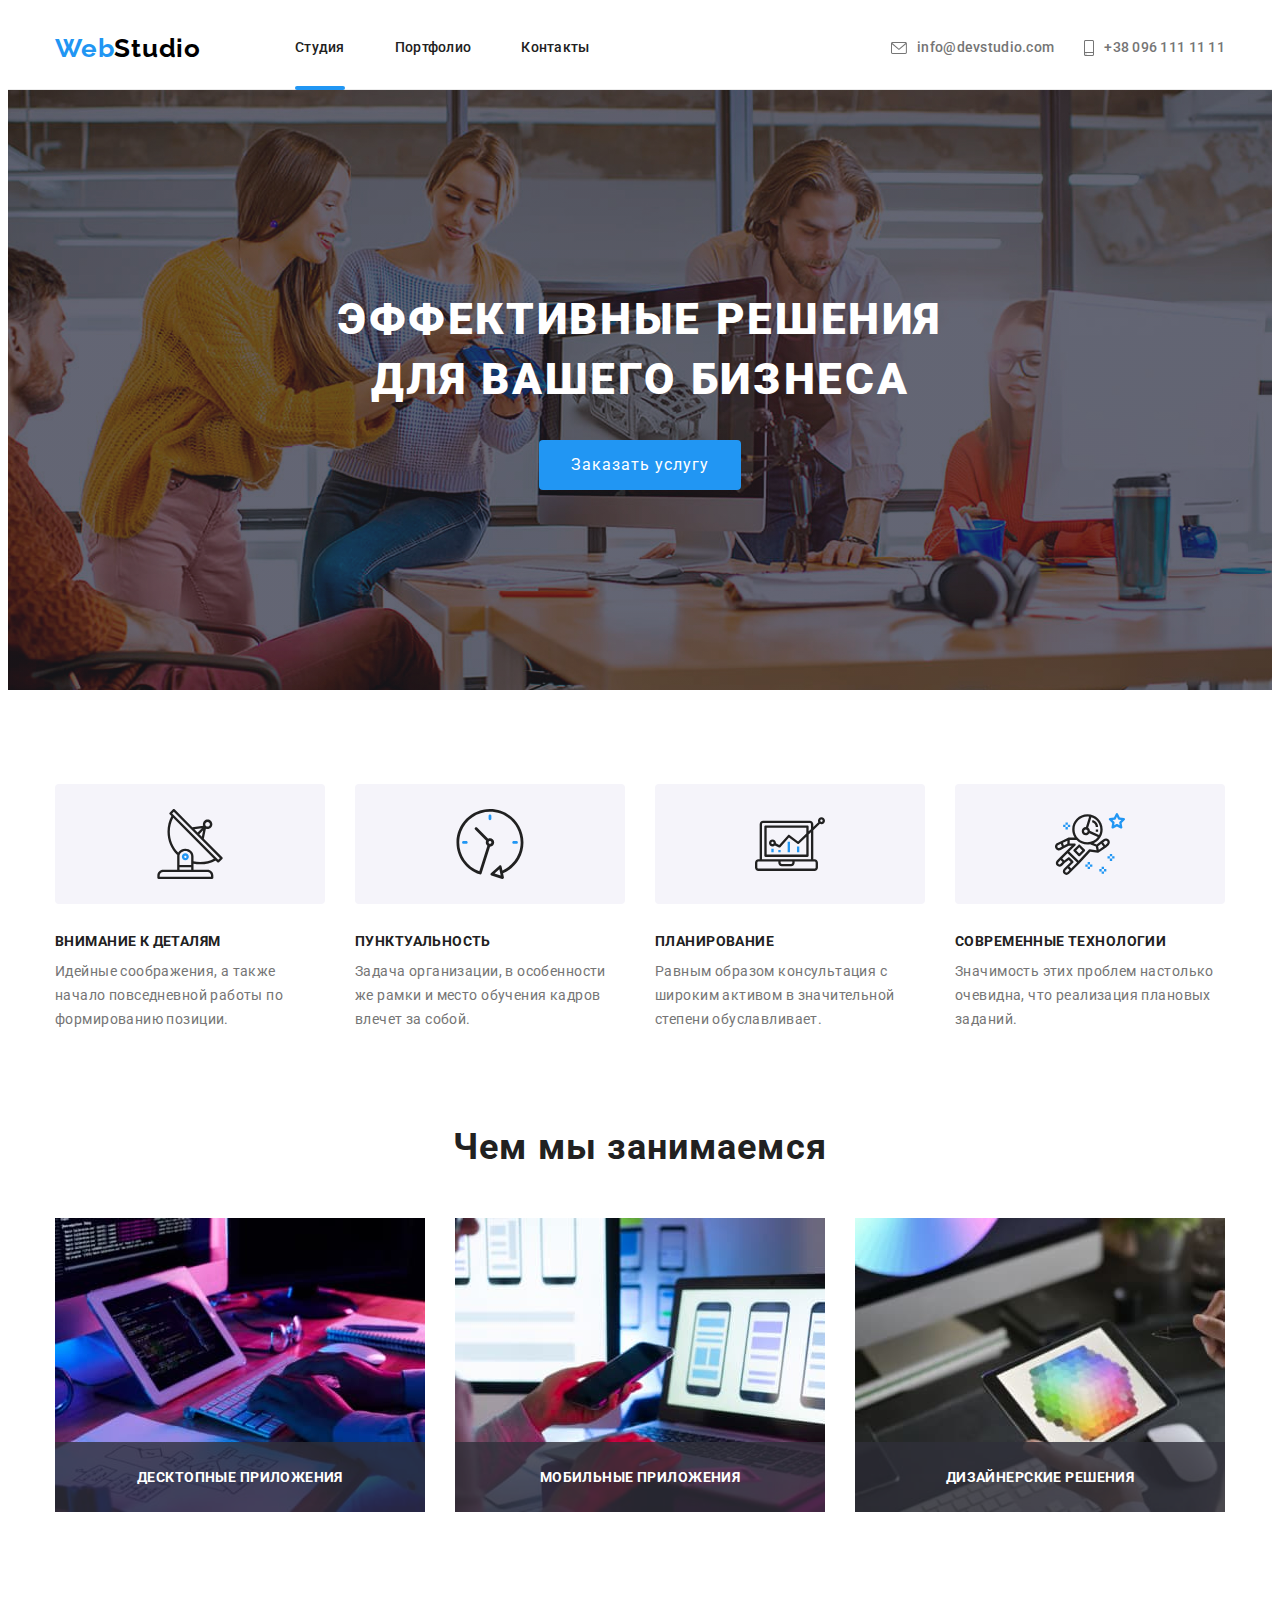
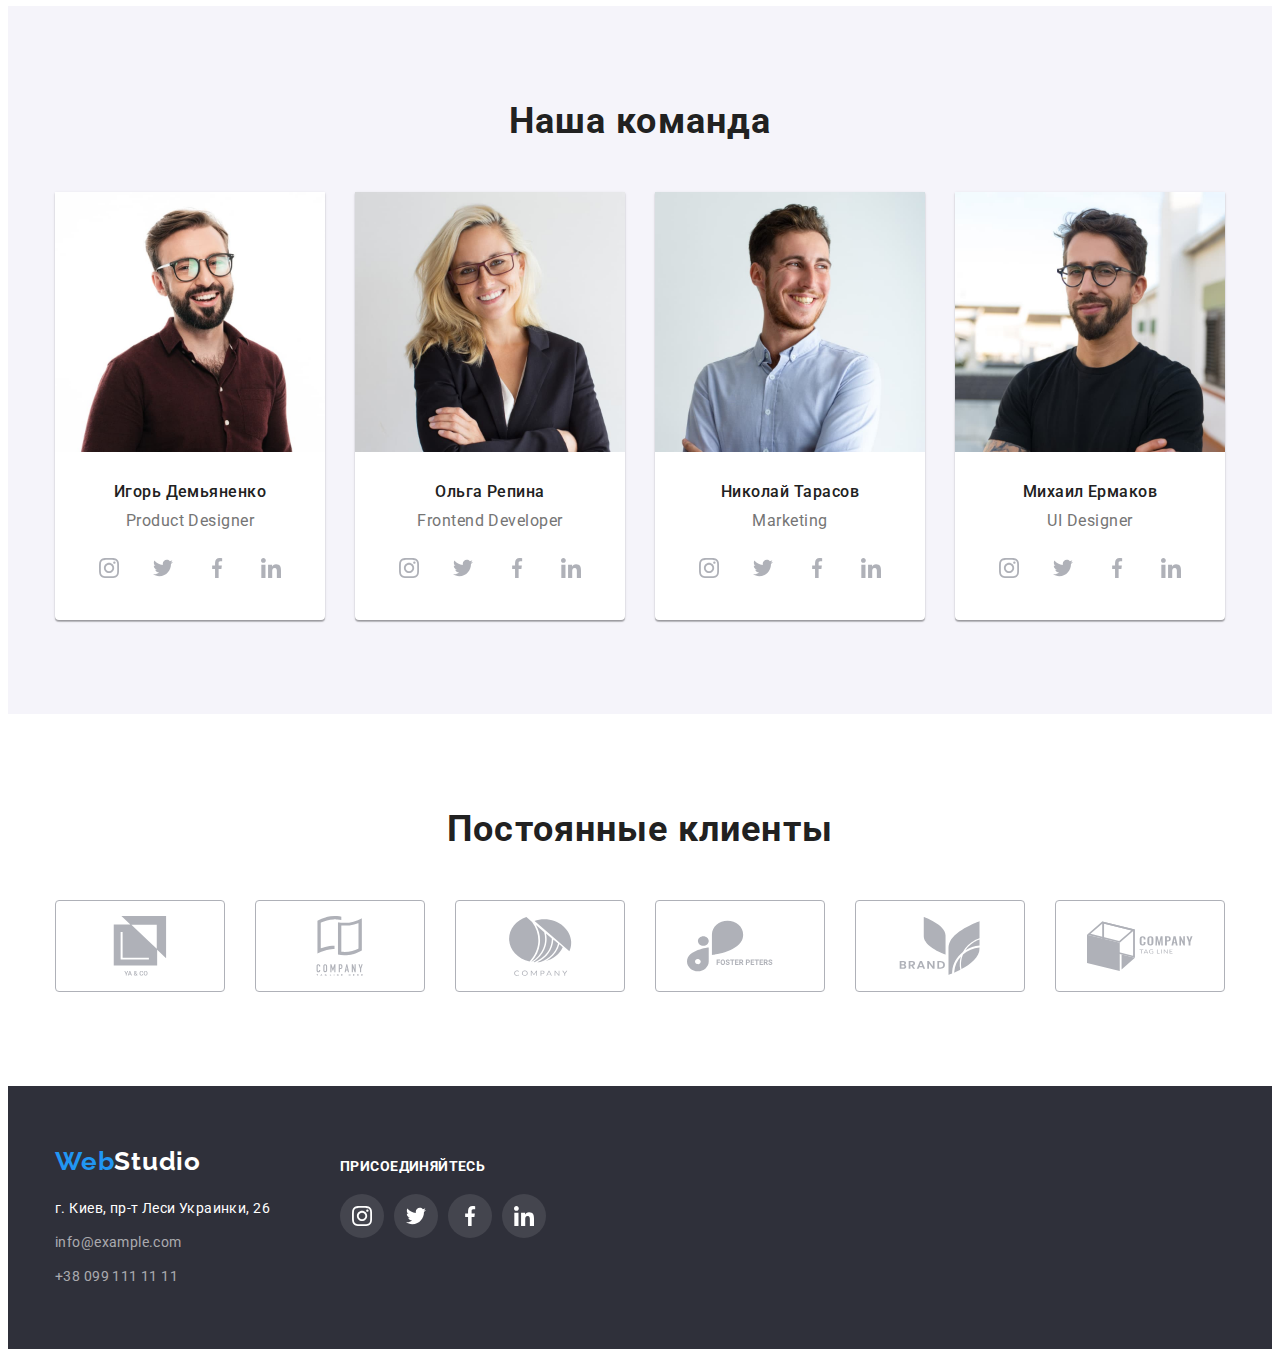
==== index.html @ 66a1ebbd "homework-6" ====
<!DOCTYPE html>
<html lang="ru">
<head>
    <meta charset="UTF-8">
    <meta http-equiv="X-UA-Compatible" content="IE=edge">
    <meta name="viewport" content="width=device-width, initial-scale=1.0">
    <title>WebStudio</title>
    <link rel="stylesheet" href="https://cdnjs.cloudflare.com/ajax/libs/modern-normalize/1.1.0/modern-normalize.min.css"
        integrity="sha512-wpPYUAdjBVSE4KJnH1VR1HeZfpl1ub8YT/NKx4PuQ5NmX2tKuGu6U/JRp5y+Y8XG2tV+wKQpNHVUX03MfMFn9Q=="
        crossorigin="anonymous" referrerpolicy="no-referrer" />
    <link rel="preconnect" href="https://fonts.googleapis.com">
    <link rel="preconnect" href="https://fonts.gstatic.com" crossorigin>
    <link href="https://fonts.googleapis.com/css2?family=Raleway:wght@700&family=Roboto:wght@400;500;700;900&display=swap"
        rel="stylesheet">
    <link rel="stylesheet" href="./css/styles.css">
</head>
<body>

    <header class="header">
        <div class="container header-container">
            <a href="./index.html" class="header-logo"><span class="header-logo-web">Web</span>Studio</a>
            <nav class="header-nav">
                <ul class="header-nav-list list">
                    <li class="header-nav-item"><a class="header-nav-link link-line" href="./index.html">Студия</a></li>
                    <li class="header-nav-item"><a class="header-nav-link" href="./portfolio.html">Портфолио</a></li>
                    <li class="header-nav-item"><a class="header-nav-link" href="">Контакты</a></li>
                </ul>
            </nav>
            <div class="header-contacts">
            <a class="header-contacts-link-mail" href="mailto:info@devstudio.com">
                <svg class="icon-mail" width="16" height="12">
                    <use href="./images/symbol-defs.svg#icon-mail"></use>
                </svg>
                info@devstudio.com
            </a>
            <a class="header-contacts-link-tel" href="tel:+380961111111">
                <svg class="icon-tel" width="10" height="16">
                    <use href="./images/symbol-defs.svg#icon-tel"></use>
                </svg>
                +38 096 111 11 11
            </a>
            </div>
        </div>
    </header>

    <main class="hero">
            <section class="main-section">
                <div class="container">
                    <h1 class="main-section-description">Эффективные решения<br>для вашего бизнеса</h1>
                    <button type="button" class="main-section-button" data-modal-open>Заказать услугу</button>
                </div>
            </section>
        
            <section class="about-us-section">
                <div class="container">
                    <ul class="about-us-list list">
                        <li class="about-us-container">
                            <div class="about-us-bg">
                                <svg class="icon-antenna" width="70px" height="70px">
                                    <use href="./images/symbol-defs.svg#icon-antenna"></use>
                                </svg>
                            </div>
                            <h3 class="about-us-header">Внимание к деталям</h3>
                            <p class="about-us-description">Идейные соображения, а также <br> начало повседневной работы по <br> формированию позиции.</p>
                        </li>
                        <li class="about-us-container icon-clock">
                            <div class="about-us-bg">
                                <svg class="icon-clock" width="70px" height="70px">
                                    <use href="./images/symbol-defs.svg#icon-clock"></use>
                                </svg>
                            </div>
                            <h3 class="about-us-header">Пунктуальность</h3>
                            <p class="about-us-description">Задача организации, в особенности <br> же рамки и место обучения кадров <br> влечет за собой.</p>
                        </li>
                        <li class="about-us-container icon-diagram">
                            <div class="about-us-bg">
                                <svg class="icon-diagram" width="70px" height="70px">
                                    <use href="./images/symbol-defs.svg#icon-diagram"></use>
                                </svg>
                            </div>
                            <h3 class="about-us-header">Планирование</h3>
                            <p class="about-us-description">Равным образом консультация с <br> широким активом в значительной <br> степени обуславливает.</p>
                        </li>
                        <li class="about-us-container icon-astronaut">
                            <div class="about-us-bg">
                                <svg class="icon-astronaut" width="70px" height="70px">
                                    <use href="./images/symbol-defs.svg#icon-astronaut"></use>
                                </svg>
                            </div>
                            <h3 class="about-us-header">Современные технологии</h3>
                            <p class="about-us-description">Значимость этих проблем настолько <br> очевидна, что реализация плановых <br> заданий.</p>
                        </li>
                    </ul>
                </div>
            </section>
        
            <section class="what-we-do-section">
                <div class="container">
                    <h2 class="what-we-do-header">Чем мы занимаемся</h2>
                    <ul class="what-we-do-list list">
                        <li class="what-we-do-img">
                            <img
                            src="./images/image-1.jpg"
                            alt="кодирование"
                            width="370"
                            height="294"
                            />
                            <div class="img-bg">
                                <p class="img-description">Десктопные приложения</p>
                            </div>
                        </li>
                        <li class="what-we-do-img">
                            <img src="./images/image-2.jpg"
                            alt="разработка интерфейса"
                            width="370"
                            height="294"
                            />
                            <div class="img-bg">
                                <p class="img-description">Мобильные приложения</p>
                            </div>
                        </li>
                        <li class="what-we-do-img">
                            <img
                            src="./images/image-3.jpg"
                            alt="дизайн"
                            width="370"
                            height="294"
                            />
                            <div class="img-bg">
                                <p class="img-description">Дизайнерские решения</p>
                            </div>
                        </li>
                    </ul>
                </div>
            </section>
        
            <section class="team-section">
                <div class="container">
                    <h2 class="team-header">Наша команда</h2>
                    <ul class="team-list list">
                        <li class="team-member-card">
                            <img
                            src="./images/image-team-1.jpg"
                            alt="Игорь Демьяненко"
                            width="270"
                            height="260"
                            />
                            <div class="team-member-name-card">
                                <h3 class="team-member-name">Игорь Демьяненко</h3>
                                <p class="team-member-position">Product Designer</p>
                            </div>
                            <div class="team-member-social">
                                <ul class="social-list list">
                                    <li class="social-item">
                                        <a class="social-link-bg" href="">
                                        <svg class="icon-insta" width="20" height="20">
                                            <use href="./images/symbol-defs.svg#icon-insta"></use>
                                        </svg>
                                        </a>
                                    </li>
                                    <li class="social-item">
                                        <a class="social-link-bg" href="">
                                        <svg class="icon-twitter" width="20" height="20">
                                            <use href="./images/symbol-defs.svg#icon-twitter"></use>
                                        </svg>
                                        </a>
                                    </li>
                                    <li class="social-item">
                                        <a class="social-link-bg" href="">
                                        <svg class="icon-facebook" width="20" height="20">
                                            <use href="./images/symbol-defs.svg#icon-facebook"></use>
                                        </svg>
                                        </a>
                                    </li>
                                    <li class="social-item">
                                        <a class="social-link-bg" href="">
                                        <svg class="icon-linkedin" width="20" height="20">
                                            <use href="./images/symbol-defs.svg#icon-linkedin"></use>
                                        </svg>
                                        </a>
                                    </li>
                                </ul>
                            </div>
                        </li>
                        <li class="team-member-card">
                            <img
                            src="./images/image-team-2.jpg"
                            alt="Ольга Репина"
                            width="270"
                            height="260"
                            />
                            <div class="team-member-name-card">
                                <h3 class="team-member-name">Ольга Репина</h3>
                                <p class="team-member-position">Frontend Developer</p>
                            </div>
                            <div class="team-member-social">
                                <ul class="social-list list">
                                    <li class="social-item">
                                        <a class="social-link-bg" href="">
                                            <svg class="icon-insta" width="20" height="20">
                                                <use href="./images/symbol-defs.svg#icon-insta"></use>
                                            </svg>
                                        </a>
                                    </li>
                                    <li class="social-item">
                                        <a class="social-link-bg" href="">
                                            <svg class="icon-twitter" width="20" height="20">
                                                <use href="./images/symbol-defs.svg#icon-twitter"></use>
                                            </svg>
                                        </a>
                                    </li>
                                    <li class="social-item">
                                        <a class="social-link-bg" href="">
                                            <svg class="icon-facebook" width="20" height="20">
                                                <use href="./images/symbol-defs.svg#icon-facebook"></use>
                                            </svg>
                                        </a>
                                    </li>
                                    <li class="social-item">
                                        <a class="social-link-bg" href="">
                                            <svg class="icon-linkedin" width="20" height="20">
                                                <use href="./images/symbol-defs.svg#icon-linkedin"></use>
                                            </svg>
                                        </a>
                                    </li>
                                </ul>
                            </div>
                        </li>
                        <li class="team-member-card">
                            <img
                            src="./images/image-team-3.jpg"
                            alt="Николай Тарасов"
                            width="270"
                            height="260"
                            />
                            <div class="team-member-name-card">
                                <h3 class="team-member-name">Николай Тарасов</h3>
                                <p class="team-member-position">Marketing</p>
                            </div>
                            <div class="team-member-social">
                                <ul class="social-list list">
                                    <li class="social-item">
                                        <a class="social-link-bg" href="">
                                            <svg class="icon-insta" width="20" height="20">
                                                <use href="./images/symbol-defs.svg#icon-insta"></use>
                                            </svg>
                                        </a>
                                    </li>
                                    <li class="social-item">
                                        <a class="social-link-bg" href="">
                                            <svg class="icon-twitter" width="20" height="20">
                                                <use href="./images/symbol-defs.svg#icon-twitter"></use>
                                            </svg>
                                        </a>
                                    </li>
                                    <li class="social-item">
                                        <a class="social-link-bg" href="">
                                            <svg class="icon-facebook" width="20" height="20">
                                                <use href="./images/symbol-defs.svg#icon-facebook"></use>
                                            </svg>
                                        </a>
                                    </li>
                                    <li class="social-item">
                                        <a class="social-link-bg" href="">
                                            <svg class="icon-linkedin" width="20" height="20">
                                                <use href="./images/symbol-defs.svg#icon-linkedin"></use>
                                            </svg>
                                        </a>
                                    </li>
                                </ul>
                            </div>
                        </li>
                        <li class="team-member-card">
                            <img
                            src="./images/image-team-4.jpg"
                            alt="Михаил Ермаков"
                            width="270"
                            height="260"
                            />
                            <div class="team-member-name-card">
                                <h3 class="team-member-name">Михаил Ермаков</h3>
                                <p class="team-member-position">UI Designer</p>
                            </div>
                            <div class="team-member-social">
                                <ul class="social-list list">
                                    <li class="social-item">
                                        <a class="social-link-bg" href="">
                                            <svg class="icon-insta" width="20" height="20">
                                                <use href="./images/symbol-defs.svg#icon-insta"></use>
                                            </svg>
                                        </a>
                                    </li>
                                    <li class="social-item">
                                        <a class="social-link-bg" href="">
                                            <svg class="icon-twitter" width="20" height="20">
                                                <use href="./images/symbol-defs.svg#icon-twitter"></use>
                                            </svg>
                                        </a>
                                    </li>
                                    <li class="social-item">
                                        <a class="social-link-bg" href="">
                                            <svg class="icon-facebook" width="20" height="20">
                                                <use href="./images/symbol-defs.svg#icon-facebook"></use>
                                            </svg>
                                        </a>
                                    </li>
                                    <li class="social-item">
                                        <a class="social-link-bg" href="">
                                            <svg class="icon-linkedin" width="20" height="20">
                                                <use href="./images/symbol-defs.svg#icon-linkedin"></use>
                                            </svg>
                                        </a>
                                    </li>
                                </ul>
                            </div>
                        </li>
                    </ul>
                </div>
            </section>

            <section>
                <div class="container clients-container">
                    <h2 class="clients-header">Постоянные клиенты</h2>
                    <div class="clients-section">
                        <ul class="clients-list list">
                            <li class="clients-list-item">
                                <a class="client-link" href="">
                                    <svg class="icon-client" width="106" height="60">
                                        <use href="./images/symbol-defs.svg#icon-client_1"></use>
                                    </svg>
                                </a>
                            </li>
                            <li class="clients-list-item">
                                <a class="client-link" href="">
                                    <svg class="icon-client" width="106" height="60">
                                        <use href="./images/symbol-defs.svg#icon-client_2"></use>
                                    </svg>
                                </a>
                            </li>
                            <li class="clients-list-item">
                                <a class="client-link" href="">
                                    <svg class="icon-client" width="106" height="60">
                                        <use href="./images/symbol-defs.svg#icon-client_3"></use>
                                    </svg>
                                </a>
                            </li>
                            <li class="clients-list-item">
                                <a class="client-link" href="">
                                    <svg class="icon-client" width="106" height="60">
                                        <use href="./images/symbol-defs.svg#icon-client_4"></use>
                                    </svg>
                                </a>
                            </li>
                            <li class="clients-list-item">
                                <a class="client-link" href="">
                                    <svg class="icon-client" width="106" height="60">
                                        <use href="./images/symbol-defs.svg#icon-client_5"></use>
                                    </svg>
                                </a>
                            </li>
                            <li class="clients-list-item">
                                <a class="client-link" href="">
                                    <svg class="icon-client" width="106" height="60">
                                        <use href="./images/symbol-defs.svg#icon-client_6"></use>
                                    </svg>
                                </a>
                            </li>
                        </ul>
                    </div>
                </div>
            </section>
    </main>

    <footer class="footer-section">
        <div class="container footer-info">
            <div class="footer-main-info">
                <div class="footer-logo-all"><a href="./index.html" class="footer-logo"><span class="footer-logo-web">Web</span>Studio</a></div>
                <address class="footer-address">г. Киев, пр-т Леси Украинки, 26</address>
                <div class="footer-contacts">
                    <p class="footer-mail"><a class="footer-contacts-link" href="mailto:info@example.com">info@example.com</a></p>
                    <p class="footer-tel"><a class="footer-contacts-link" href="tel:+380991111111">+38 099 111 11 11</a></p>
                </div>
            </div>
            <div class="footer-social">
                <p class="footer-social-header">присоединяйтесь</p>
                <div class="footer-social-links">
                    <ul class="footer-social-list list">
                        <li class="footer-social-item">
                            <a class="footer-social-link-bg" href="">
                                <svg class="footer-icon-insta" width="20" height="20">
                                    <use href="./images/symbol-defs.svg#icon-insta"></use>
                                </svg>
                            </a>
                        </li>
                        <li class="footer-social-item">
                            <a class="footer-social-link-bg" href="">
                                <svg class="footer-icon-twitter" width="20" height="20">
                                    <use href="./images/symbol-defs.svg#icon-twitter"></use>
                                </svg>
                            </a>
                        </li>
                        <li class="footer-social-item">
                            <a class="footer-social-link-bg" href="">
                                <svg class="footer-icon-facebook" width="20" height="20">
                                    <use href="./images/symbol-defs.svg#icon-facebook"></use>
                                </svg>
                            </a>
                        </li>
                        <li class="footer-social-item">
                            <a class="footer-social-link-bg" href="">
                                <svg class="footer-icon-linkedin" width="20" height="20">
                                    <use href="./images/symbol-defs.svg#icon-linkedin"></use>
                                </svg>
                            </a>
                        </li>
                    </ul>
                </div>
            </div>
        </div>
    </footer>

    <div class="backdrop is-hidden" data-modal>
        <div class="modal">
            <button type="button" class="modal-close-btn" data-modal-close>
                <svg class="modal-close-icon" width="18" height="18">
                    <use href="./images/symbol-defs.svg#icon-close"></use>
                </svg>
            </button>
        </div>
    </div>

    <script src="./js/modal.js"></script>
</body>
</html>
---- css/styles.css ----
html {
  box-sizing: border-box;
}

*,
::before,
::after {
  box-sizing: inherit;
}

:root {
  --black: #212121;
  --gray: #757575;
  --accent-color: #2196f3;
}

h1,
h2,
h3,
h4,
p {
  margin-top: 0;
  margin-bottom: 0;
}

ul {
  padding-top: 0;
  padding-bottom: 0;
  padding-left: 0;
  margin-top: 0px;
  margin-bottom: 0px;
}

img {
  display: block;
}

address {
  font-style: normal;
}

.container {
  width: 1200px;
  padding-left: 15px;
  padding-right: 15px;
  margin-left: auto;
  margin-right: auto;
}

.header-container {
  display: flex;
  align-items: center;

  padding-top: 25px;
  padding-bottom: 25px;
}

.header-nav-list {
  display: flex;
  align-items: center;
}

.list {
  list-style: none;
}

a {
  text-decoration: none;
}

.header {
  border-bottom: 1px solid #ececec;
}

.header-logo {
  font-family: Raleway;
  font-weight: bold;
  font-size: 26px;
  line-height: 1.19;

  letter-spacing: 0.03em;

  color: #000000;
  margin-right: 94px;
}

.header-logo-web {
  color: var(--accent-color);
}

.header-nav-item:not(:last-child) {
  margin-right: 50px;
}

.header-nav-list,
.header-contacts {
  font-family: "Roboto", sans-serif;
  font-weight: 500;
  font-size: 14px;
  line-height: 1.14;
  letter-spacing: 0.02em;

  margin-top: 0px;
  margin-bottom: 0px;
}

.header-nav-link:hover,
.header-nav-link:focus,
.header-contacts-link-mail:hover,
.header-contacts-link-mail:focus,
.header-contacts-link-tel:hover,
.header-contacts-link-tel:focus {
  color: var(--accent-color);
}

.header-nav-link {
  position: relative;
  color: var(--black);
  transition: color 250ms cubic-bezier(0.4, 0, 0.2, 1);
}

.link-line::after {
  content: "";
  position: absolute;
  left: 0px;
  bottom: -35px;
  width: 100%;
  height: 4px;
  background-color: #2196F3;
  border-radius: 2px;
}

.header-contacts {
  display: flex;
  align-items: center;
  margin-left: auto;
}

.header-contacts-link-mail {
  margin-right: 30px;
  display: flex;
  align-items: center;
}

.header-contacts-link-tel {
  display: flex;
  align-items: center;
}

.header-contacts-link-mail,
.header-contacts-link-tel {
  color: var(--gray);
  transition: color 250ms cubic-bezier(0.4, 0, 0.2, 1);
}

.icon-mail,
.icon-tel {
  margin-right: 10px;
  fill: currentColor;
}

.hero {
  font-family: Roboto, sans-serif;
  font-style: normal;
  font-weight: normal;
  font-size: 14px;
  line-height: 1.71;
  /* or 171% */

  letter-spacing: 0.03em;

  color: #212121;
}

.main-section {
  display: block;
  padding-top: 200px;
  padding-bottom: 200px;
  background-color: #2f303a;
  background-image: linear-gradient(
      to right,
      rgba(47, 48, 58, 0.4),
      rgba(47, 48, 58, 0.4)
    ),
    url(../images/main-section-image.jpeg);
  max-width: 1600px;
  height: 600px;
  margin-left: auto;
  margin-right: auto;
  background-repeat: no-repeat;
  background-size: cover;
  background-position: center;
}

.main-section-description {
  font-family: "Roboto", sans-serif;
  font-weight: 900;
  font-size: 44px;
  line-height: 1.36;

  text-align: center;
  letter-spacing: 0.06em;
  text-transform: uppercase;
  color: #ffffff;

  display: block;
  padding-bottom: 30px;
}

.main-section-button {
  font-family: "Roboto", sans-serif;
  font-size: 16px;
  line-height: 1.88;
  align-items: center;
  text-align: center;
  letter-spacing: 0.06em;

  border-radius: 4px;
  color: #ffffff;
  background-color: #2196f3;
  cursor: pointer;

  display: block;
  padding: 10px 32px;
  border: none;
  margin-left: auto;
  margin-right: auto;
  min-height: 50px;
  transition: background-color 250ms cubic-bezier(0.4, 0, 0.2, 1);
}

.main-section-button:hover,
.main-section-button:focus {
  background-color: #188ce8;
  box-shadow: 0px 4px 4px rgba(0, 0, 0, 0.15);
  border-radius: 4px;
  cursor: pointer;
}

.about-us-section {
  padding-top: 94px;
  padding-bottom: 94px;
}

.about-us-header {
  font-family: Roboto, sans-serif;
  font-weight: bold;
  font-size: 14px;
  line-height: 1.14;
  letter-spacing: 0.03em;
  text-transform: uppercase;

  color: #212121;
  padding-bottom: 10px;
}

.about-us-description {
  font-family: Roboto, sans-serif;
  font-weight: normal;
  font-size: 14px;
  line-height: 1.71;

  letter-spacing: 0.03em;

  color: #757575;
}

.about-us-list {
  display: flex;
  margin-top: 0px;
  margin-bottom: 0px;
}

.about-us-container {
  width: 270px;
}

.about-us-container:not(:last-child) {
  margin-right: 30px;
}

.about-us-bg {
  display: flex;
  justify-content: center;
  align-items: center;
  width: 270px;
  height: 120px;
  margin-bottom: 30px;
  background-color: #f5f4fa;
  border-radius: 4px;
}

.what-we-do-section {
  padding-bottom: 94px;
}

.what-we-do-header {
  font-family: Roboto, sans-serif;
  font-weight: bold;
  font-size: 36px;
  line-height: 1.17;
  text-align: center;
  letter-spacing: 0.03em;

  color: #212121;
  display: block;
  padding-bottom: 50px;
}

.what-we-do-list {
  display: flex;
  margin-top: 0px;
  margin-bottom: 0px;
}

.what-we-do-img:not(:last-child) {
  margin-right: 30px;
}

.img-description {
  font-family: 'Roboto';
  font-style: normal;
  font-weight: 700;
  font-size: 14px;
  line-height: 16px;
  text-align: center;
  letter-spacing: 0.03em;
  text-transform: uppercase;
  padding-top: 27px;
  padding-bottom: 27px;
  
  color: #FFFFFF;
}

.what-we-do-img {
  position: relative;
}

.img-bg {
  position: absolute;
  bottom: 0px;
  width: 100%;
  background-color: rgba(47, 48, 58, 0.8);
}

.team-section {
  background: #f5f4fa;
  padding-bottom: 94px;
  padding-top: 94px;
}

.team-list {
  display: flex;
  flex-wrap: wrap;
  margin-top: 0px;
  margin-bottom: 0px;
}

.team-member-card {
  width: 270px;
  background: #ffffff;
  /* material shadow v1 */

  box-shadow: 0px 1px 3px rgba(0, 0, 0, 0.12), 0px 1px 1px rgba(0, 0, 0, 0.14),
    0px 2px 1px rgba(0, 0, 0, 0.2);
  border-radius: 0px 0px 4px 4px;

  flex-basis: calc((100% - 120px) / 4);
}

.team-member-card:not(:first-child) {
  margin-left: 30px;
}

.team-header {
  font-family: Roboto, sans-serif;
  font-weight: bold;
  font-size: 36px;
  line-height: 1.17;
  text-align: center;
  letter-spacing: 0.03em;

  color: #212121;
  padding-bottom: 50px;
}

.team-member-name {
  font-family: Roboto, sans-serif;
  font-style: normal;
  font-weight: 500;
  font-size: 16px;
  line-height: 1.19;

  text-align: center;
  letter-spacing: 0.03em;

  color: #212121;
  margin-bottom: 10px;
  padding-top: 30px;
}

.team-member-position {
  font-family: Roboto, sans-serif;
  font-style: normal;
  font-weight: normal;
  font-size: 16px;
  line-height: 1.19;

  text-align: center;
  letter-spacing: 0.03em;

  color: #757575;
  margin-bottom: 16px;
}

.team-member-social {
  padding-bottom: 30px;
}

.social-list {
  display: flex;
  justify-content: center;
}

.social-item:not(:last-child) {
  margin-right: 10px;
}

.social-link-bg {
  display: flex;
  align-items: center;
  justify-content: center;
  width: 44px;
  height: 44px;
  border-radius: 50%;
  color: #afb1b8;
  background-color: transparent;
  transition: background-color 250ms cubic-bezier(0.4, 0, 0.2, 1), color 250ms cubic-bezier(0.4, 0, 0.2, 1);
}

.icon-insta,
.icon-twitter,
.icon-facebook,
.icon-linkedin {
  fill: currentColor;
}

.social-link-bg:hover,
.social-link-bg:focus {
  color: #ffffff;
  background-color: var(--accent-color);
}

.clients-container {
  padding-top: 94px;
  padding-bottom: 94px;
}

.clients-header {
  font-family: "Roboto";
  font-style: normal;
  font-weight: 700;
  font-size: 36px;
  line-height: 42px;
  text-align: center;
  letter-spacing: 0.03em;

  color: #212121;
  padding-bottom: 50px;
}

.client-link {
  display: flex;
  align-items: center;
  justify-content: center;
  width: 170px;
  height: 92px;
  border: 1px solid #afb1b8;
  color: #afb1b8;
  border-radius: 4px;
  transition: color 250ms cubic-bezier(0.4, 0, 0.2, 1), border 250ms cubic-bezier(0.4, 0, 0.2, 1);
}

.icon-client {
  fill: currentColor;
}

.client-link:hover,
.client-link:focus {
  color: var(--accent-color);
  border-color: var(--accent-color);
}

.clients-list {
  display: flex;
  justify-content: center;
}

.clients-list-item:not(:last-child) {
  margin-right: 30px;
}

.footer-section {
  background-color: #2f303a;
}

.footer-logo {
  font-family: Raleway, sans-serif;
  font-weight: bold;
  font-size: 26px;
  line-height: 1.19;

  letter-spacing: 0.03em;

  color: #ffffff;
}

.footer-logo-web {
  color: var(--accent-color);
}

.footer-info {
  display: flex;
  padding-top: 60px;
  padding-bottom: 60px;
}

.footer-main-info {
  margin-right: 70px;
}

.footer-address {
  font-family: Roboto, sans-serif;
  font-style: normal;
  font-weight: normal;
  font-size: 14px;
  line-height: 1.71;

  letter-spacing: 0.03em;

  color: #ffffff;
  margin-top: 20px;
}

.footer-mail {
  margin-top: 10px;
}

.footer-tel {
  margin-top: 10px;
}

.footer-contacts-link {
  font-family: Roboto, sans-serif;
  font-style: normal;
  font-weight: normal;
  font-size: 14px;
  line-height: 1.71;

  letter-spacing: 0.03em;

  color: rgba(255, 255, 255, 0.6);
  transition: color 250ms cubic-bezier(0.4, 0, 0.2, 1);
}

.footer-contacts-link:hover,
.footer-contacts-link:focus {
  color: var(--accent-color);
}

.footer-social {
  padding-top: 12px;
}

.footer-social-header {
  font-family: "Roboto";
  font-style: normal;
  font-weight: 700;
  font-size: 14px;
  line-height: 16px;
  letter-spacing: 0.03em;
  text-transform: uppercase;

  color: #ffffff;
  margin-bottom: 20px;
}

.footer-social-list {
  display: flex;
  justify-content: center;
}

.footer-social-item:not(:last-child) {
  margin-right: 10px;
}

.footer-social-link-bg {
  display: flex;
  align-items: center;
  justify-content: center;
  width: 44px;
  height: 44px;
  border-radius: 50%;
  fill: #ffffff;
  background-color: rgba(255, 255, 255, 0.1);
  transition: background-color 250ms cubic-bezier(0.4, 0, 0.2, 1);
}

.footer-social-link-bg:hover,
.footer-social-link-bg:focus {
  background-color: var(--accent-color);
}

.project-name {
  font-family: Roboto, sans-serif;
  font-style: normal;
  font-weight: bold;
  font-size: 18px;
  line-height: 2;

  letter-spacing: 0.06em;

  color: #212121;
}

.project-type {
  font-family: Roboto, sans-serif;
  font-style: normal;
  font-weight: normal;
  font-size: 16px;
  line-height: 1.87;

  letter-spacing: 0.03em;

  color: #757575;
}

.buttons-list {
  margin-top: 0px;
  margin-bottom: 0px;
  display: flex;
  justify-content: center;
  padding-bottom: 50px;
}

.filter-button-all {
  font-family: Roboto, sans-serif;
  font-weight: 500;
  font-size: 16px;
  line-height: 1.62;
  text-align: center;
  letter-spacing: 0.03em;
  color: #212121;
  cursor: pointer;

  border: 0px;
  background: #f5f4fa;
  border-radius: 4px;
  display: flex;
  box-sizing: content-box;
  padding: 6px 22px;
  margin-right: 8px;
  transition: background-color 250ms cubic-bezier(0.4, 0, 0.2, 1),
  color 250ms cubic-bezier(0.4, 0, 0.2, 1),
  box-shadow 250ms cubic-bezier(0.4, 0, 0.2, 1);
}

.filter-button-all:hover,
.filter-button-all:focus {
  background-color: var(--accent-color);
  color: #ffffff;
  box-shadow: 0px 3px 1px rgba(0, 0, 0, 0.1), 0px 1px 2px rgba(0, 0, 0, 0.08),
    0px 2px 2px rgba(0, 0, 0, 0.12);
}

.filter-button-web {
  font-family: Roboto, sans-serif;
  font-weight: 500;
  font-size: 16px;
  line-height: 1.62;
  text-align: center;
  letter-spacing: 0.03em;
  color: #212121;
  cursor: pointer;

  border: 0px;
  background: #f5f4fa;
  border-radius: 4px;
  display: flex;
  box-sizing: content-box;
  padding: 6px 22px;
  margin-right: 8px;
  transition: background-color 250ms cubic-bezier(0.4, 0, 0.2, 1),
  color 250ms cubic-bezier(0.4, 0, 0.2, 1),
  box-shadow 250ms cubic-bezier(0.4, 0, 0.2, 1);
}

.filter-button-web:hover,
.filter-button-web:focus {
  background-color: var(--accent-color);
  color: #ffffff;
  box-shadow: 0px 3px 1px rgba(0, 0, 0, 0.1), 0px 1px 2px rgba(0, 0, 0, 0.08),
    0px 2px 2px rgba(0, 0, 0, 0.12);
}

.filter-button-app {
  font-family: Roboto, sans-serif;
  font-weight: 500;
  font-size: 16px;
  line-height: 1.62;
  text-align: center;
  letter-spacing: 0.03em;
  color: #212121;
  cursor: pointer;

  border: 0px;
  background: #f5f4fa;
  border-radius: 4px;
  display: flex;
  box-sizing: content-box;
  padding: 6px 22px;
  margin-right: 8px;
  transition: background-color 250ms cubic-bezier(0.4, 0, 0.2, 1),
  color 250ms cubic-bezier(0.4, 0, 0.2, 1),
  box-shadow 250ms cubic-bezier(0.4, 0, 0.2, 1);
}

.filter-button-app:hover,
.filter-button-app:focus {
  background-color: var(--accent-color);
  color: #ffffff;
  box-shadow: 0px 3px 1px rgba(0, 0, 0, 0.1), 0px 1px 2px rgba(0, 0, 0, 0.08),
    0px 2px 2px rgba(0, 0, 0, 0.12);
}

.filter-button-design {
  font-family: Roboto, sans-serif;
  font-weight: 500;
  font-size: 16px;
  line-height: 1.62;
  text-align: center;
  letter-spacing: 0.03em;
  color: #212121;
  cursor: pointer;

  border: 0px;
  background: #f5f4fa;
  border-radius: 4px;
  display: flex;
  box-sizing: content-box;
  padding: 6px 22px;
  margin-right: 8px;
  transition: background-color 250ms cubic-bezier(0.4, 0, 0.2, 1),
  color 250ms cubic-bezier(0.4, 0, 0.2, 1),
  box-shadow 250ms cubic-bezier(0.4, 0, 0.2, 1);
}

.filter-button-design:hover,
.filter-button-design:focus {
  background-color: var(--accent-color);
  color: #ffffff;
  box-shadow: 0px 3px 1px rgba(0, 0, 0, 0.1), 0px 1px 2px rgba(0, 0, 0, 0.08),
    0px 2px 2px rgba(0, 0, 0, 0.12);
}

.filter-button-marketing {
  font-family: Roboto, sans-serif;
  font-weight: 500;
  font-size: 16px;
  line-height: 1.62;
  text-align: center;
  letter-spacing: 0.03em;
  color: #212121;
  cursor: pointer;

  border: 0px;
  background: #f5f4fa;
  border-radius: 4px;
  display: flex;
  box-sizing: content-box;
  padding: 6px 22px;
  transition: background-color 250ms cubic-bezier(0.4, 0, 0.2, 1),
  color 250ms cubic-bezier(0.4, 0, 0.2, 1),
  box-shadow 250ms cubic-bezier(0.4, 0, 0.2, 1);
}

.filter-button-marketing:hover,
.filter-button-marketing:focus {
  background-color: var(--accent-color);
  color: #ffffff;
  box-shadow: 0px 3px 1px rgba(0, 0, 0, 0.1), 0px 1px 2px rgba(0, 0, 0, 0.08),
    0px 2px 2px rgba(0, 0, 0, 0.12);
}

.projects-list {
  display: flex;
  flex-wrap: wrap;
  margin-left: -30px;
  margin-top: -30px;
}

.project {
  margin-left: 30px;
  margin-top: 30px;

  flex-basis: calc((100% - 90px) / 3);
  transition: box-shadow 250ms cubic-bezier(0.4, 0, 0.2, 1);
}

.project:hover,
.project:focus {
  box-shadow: 0px 1px 1px rgba(0, 0, 0, 0.12), 0px 4px 4px rgba(0, 0, 0, 0.06),
    1px 4px 6px rgba(0, 0, 0, 0.16);
  cursor: pointer;
}

.project-description {
  padding: 20px 24px;
  border: 1px solid #eeeeee;
  border-top: none;
}

.project-name {
  margin-bottom: 4px;
}

.portfolio {
  padding-top: 94px;
  padding-bottom: 94px;
}

.project-overlay {
  position: relative;
  overflow: hidden;
}

.overlay-description {
  font-family: 'Roboto';
  font-style: normal;
  font-weight: 400;
  font-size: 18px;
  line-height: 1.56;
  /* or 156% */
  letter-spacing: 0.03em;
  
  color: #FFFFFF;
  padding: 63px 24px;
  
  position: absolute;
  top: 0px;
  left: 0px;
  width: 100%;
  height: 100%;
  background-color: rgba(33, 150, 243, 0.9);
  overflow: auto;
  transform: translateY(100%);
  transition: transform 250ms cubic-bezier(0.4, 0, 0.2, 1);
}

.project:hover .overlay-description {
  transform: translateY(0%);
}

.backdrop {
  position: fixed;
  top: 0;
  left: 0;
  width: 100%;
  height: 100%;
  background-color: rgba(0, 0, 0, 0.2);
  transition: opacity 250ms cubic-bezier(0.4, 0, 0.2, 1), visibility 250ms cubic-bezier(0.4, 0, 0.2, 1);
}

.modal {
  width: 528px;
  height: 581px;
  background: #FFFFFF;
  box-shadow: 0px 1px 3px rgba(0, 0, 0, 0.12),
  0px 1px 1px rgba(0, 0, 0, 0.14),
  0px 2px 1px rgba(0, 0, 0, 0.2);
  border-radius: 4px;
  position: absolute;
  top: 50%;
  left: 50%;
  transform: translate(-50%, -50%);
}

.modal-close-btn {
  position: absolute;
  top: 8px;
  right: 8px;
  width: 30px;
  height: 30px;
  border-radius: 50%;
  background-color: transparent;
  border: 1px solid rgba(0, 0, 0, 0.1);
  padding: 0;
  display: flex;
  align-items: center;
  justify-content: center;
  cursor: pointer;
}

.backdrop.is-hidden {
opacity: 0;
visibility: hidden;
pointer-events: none;
}
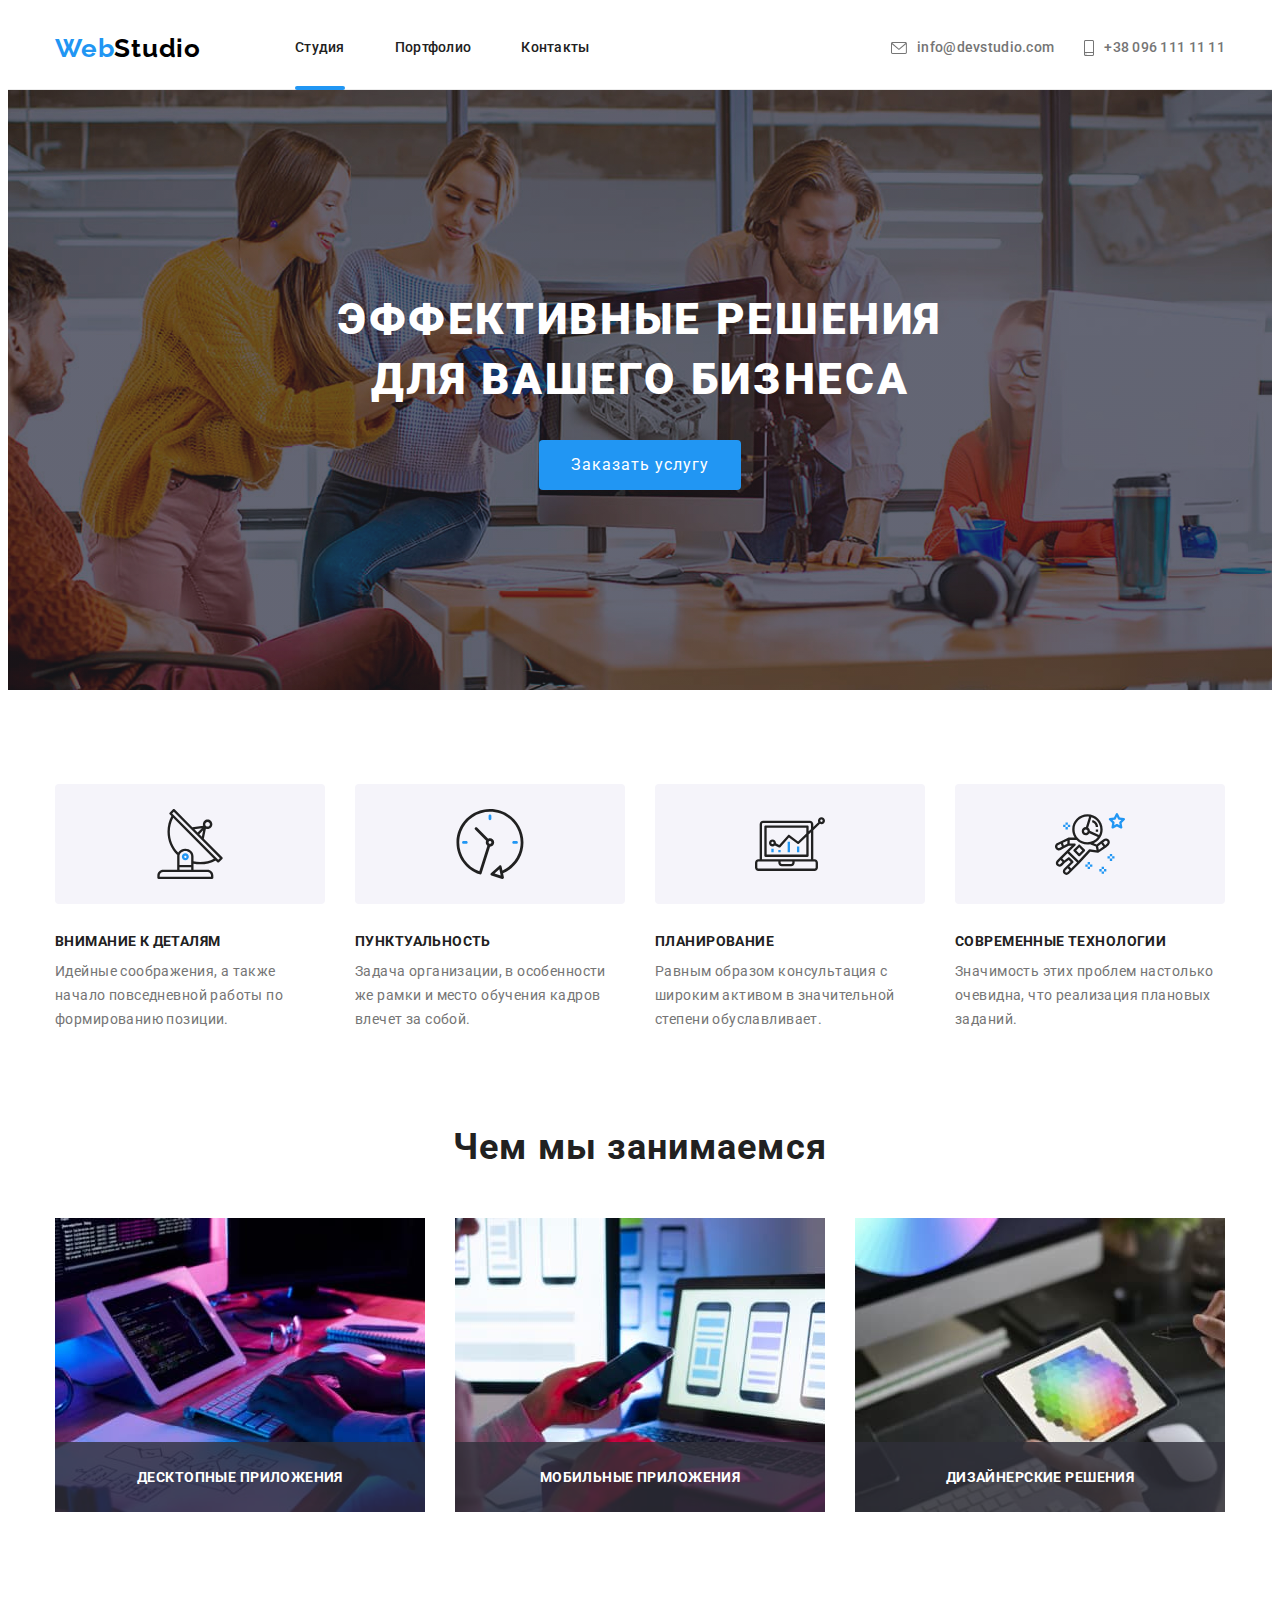
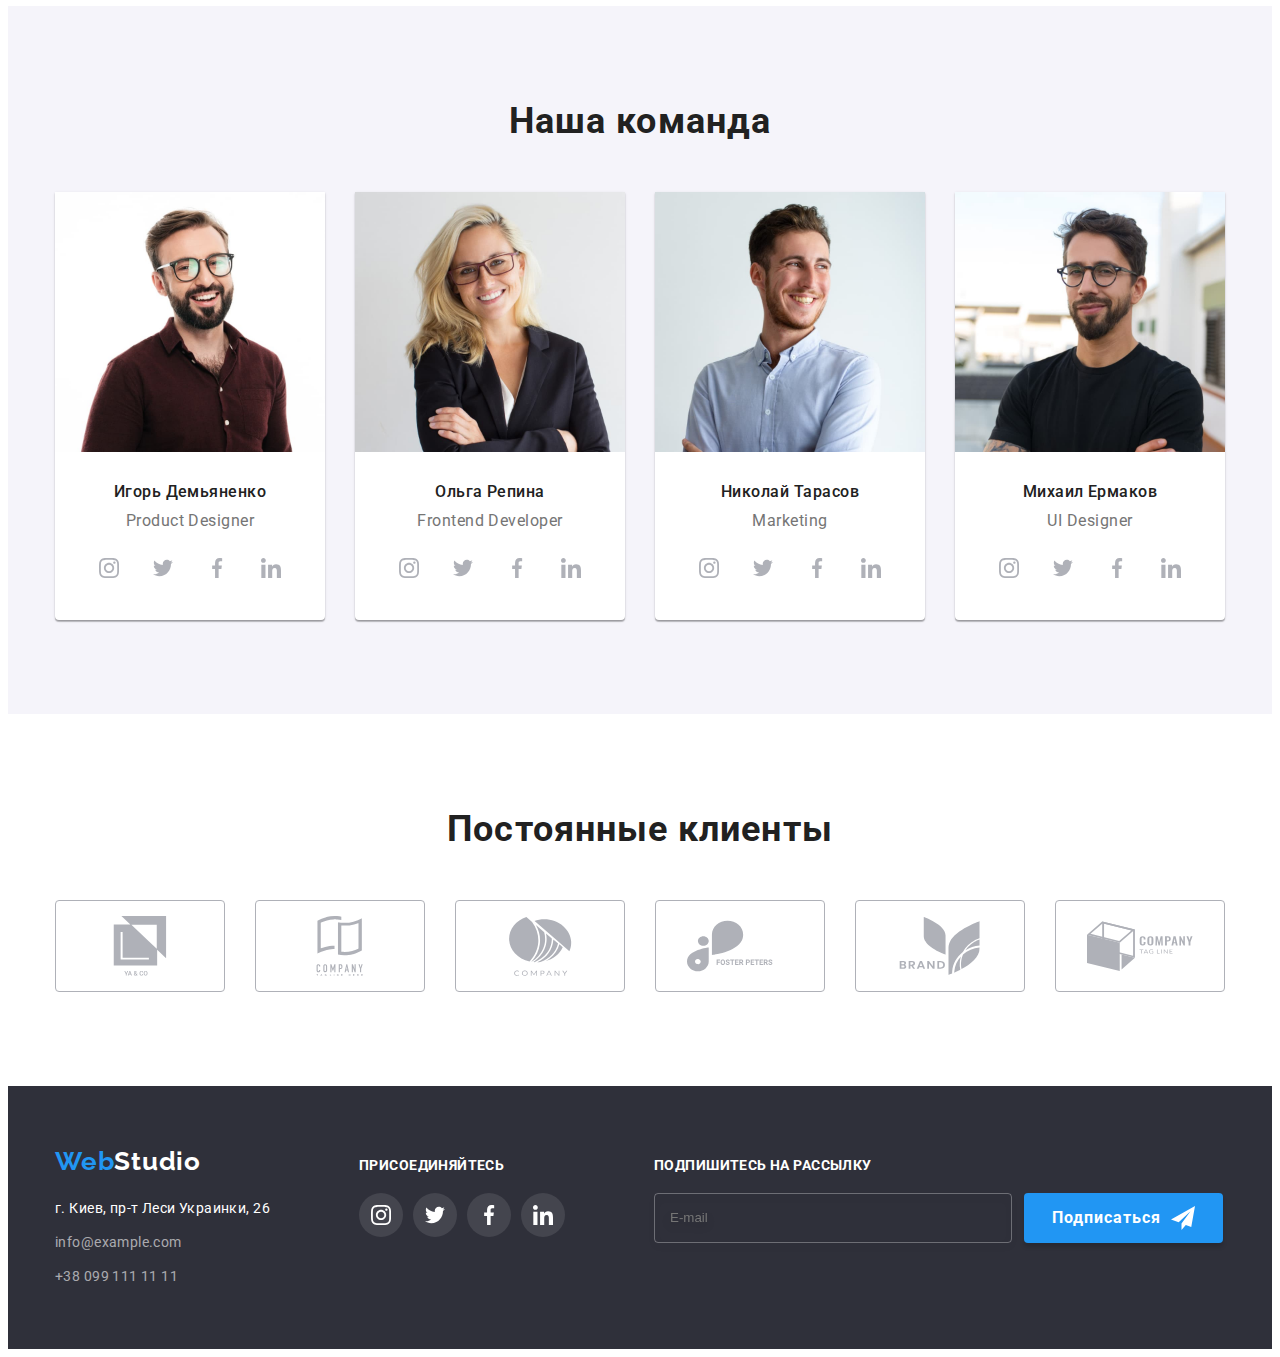
==== commit 8f4a8b25: "homework-6" ====
--- a/index.html
+++ b/index.html
@@ -416,15 +416,48 @@
                     </ul>
                 </div>
             </div>
+            <div class="footer-mail-newsletter">
+                <p class="get-mail-newsletter">Подпишитесь на рассылку</p>
+                <form class="footer-input">
+                    <input class="footer-mail-input" type="text" name="user-mail" placeholder="E-mail">
+                    <button type="submit" class="footer-newsletter-button">Подписаться
+                        <svg class="footer-button-icon" width="24" height="24">
+                            <use href="./images/symbol-defs.svg#footer-button-icon-send"></use>
+                        </svg>
+                    </button>
+                </form>
+            </div>
         </div>
     </footer>
 
     <div class="backdrop is-hidden" data-modal>
         <div class="modal">
-            <button type="button" class="modal-close-btn" data-modal-close>
+            <div>
+                <button type="button" class="modal-close-btn" data-modal-close>
                 <svg class="modal-close-icon" width="18" height="18">
                     <use href="./images/symbol-defs.svg#icon-close"></use>
                 </svg>
+            </div>
+                <p class="modal-header">Оставьте свои данные, мы вам перезвоним</p>
+                <form class="modal-inputs">
+                    <label class="input-description">
+                        Email
+                        <input class="input-area" type="email" name="email">
+                    </label>
+                    <label class="input-description">
+                        Email
+                        <input class="input-area" type="email" name="email">
+                    </label>
+                    <label class="input-description">
+                        Email
+                        <input class="input-area" type="email" name="email">
+                    </label>
+                    <label class="input-description">
+                        Email
+                        <textarea class="input-textarea" type="email" name="email"></textarea>
+                    </label>
+                    <button class="modal-btn-submit" type="submit">Отправить</button>
+                </form>
             </button>
         </div>
     </div>
--- a/css/styles.css
+++ b/css/styles.css
@@ -526,7 +526,7 @@
 }
 
 .footer-main-info {
-  margin-right: 70px;
+  margin-right: 89px;
 }
 
 .footer-address {
@@ -569,7 +569,7 @@
 }
 
 .footer-social {
-  padding-top: 12px;
+  margin-top: 11px;
 }
 
 .footer-social-header {
@@ -902,8 +902,131 @@
 }
 
 .backdrop.is-hidden {
-opacity: 0;
-visibility: hidden;
-pointer-events: none;
-}
-
+  opacity: 0;
+  visibility: hidden;
+  pointer-events: none;
+}
+
+.modal-header {
+  font-family: 'Roboto';
+  font-style: normal;
+  font-weight: 700;
+  font-size: 20px;
+  line-height: 23px;
+  text-align: center;
+  letter-spacing: 0.03em;
+  color: #212121;
+  margin-top: 40px;
+  margin-bottom: 12px;
+}
+
+.modal-inputs {
+  width: 448px;
+  height: 342px;
+  margin-left: auto;
+  margin-right: auto;
+}
+
+.input-description {
+  display: flex;
+  flex-direction: column;
+  font-family: 'Roboto';
+  font-style: normal;
+  font-weight: 400;
+  font-size: 12px;
+  line-height: 14px;
+  letter-spacing: 0.01em;
+  color: #757575;
+}
+
+.input-area {
+  width: 448px;
+  height: 40px;
+  border: 1px solid rgba(33, 33, 33, 0.2);
+  box-sizing: border-box;
+  border-radius: 4px;
+  margin-top: 4px;
+  margin-bottom: 10px;
+}
+
+.input-textarea {
+  height: 120px;
+  border: 1px solid rgba(33, 33, 33, 0.2);
+  box-sizing: border-box;
+  border-radius: 4px;
+}
+
+.modal-btn-submit {
+  font-family: 'Roboto';
+  font-style: normal;
+  font-weight: 700;
+  font-size: 16px;
+  line-height: 1.88;
+  display: flex;
+  align-items: center;
+  text-align: center;
+  letter-spacing: 0.06em;
+  color: #FFFFFF;
+  padding: 10px 55px;
+  background-color: #2196F3;
+  box-shadow: 0px 4px 4px rgba(0, 0, 0, 0.15);
+  border-radius: 4px;
+  border: none;
+}
+
+.footer-mail-newsletter {
+  margin-top: 11px;
+  margin-left: 89px;
+}
+
+.get-mail-newsletter {
+  font-family: 'Roboto';
+  font-style: normal;
+  font-weight: 700;
+  font-size: 14px;
+  line-height: 16px;
+  letter-spacing: 0.03em;
+  text-transform: uppercase;
+  color: #FFFFFF;
+  margin-bottom: 20px;
+}
+
+.footer-newsletter-button {
+  font-family: 'Roboto';
+  font-style: normal;
+  font-weight: 700;
+  font-size: 16px;
+  line-height: 1.88;
+  display: flex;
+  align-items: center;
+  text-align: center;
+  letter-spacing: 0.06em;
+  color: #FFFFFF;
+  padding: 10px 28px;
+  margin-left: 12px;
+
+  background-color: #2196F3;
+  box-shadow: 0px 4px 4px rgba(0, 0, 0, 0.15);
+  border-radius: 4px;
+  border: none;
+  cursor: pointer;
+}
+
+.footer-button-icon {
+  margin-left: 10px;
+}
+
+.footer-input {
+  display: inline-flex;
+}
+
+.footer-mail-input {
+  width: 358px;
+  height: 50px;
+  border: 1px solid rgba(255, 255, 255, 0.3);
+  box-sizing: border-box;
+  filter: drop-shadow(0px 4px 4px rgba(0, 0, 0, 0.15));
+  border-radius: 4px;
+  background-color: transparent;
+  padding: 15px;
+}
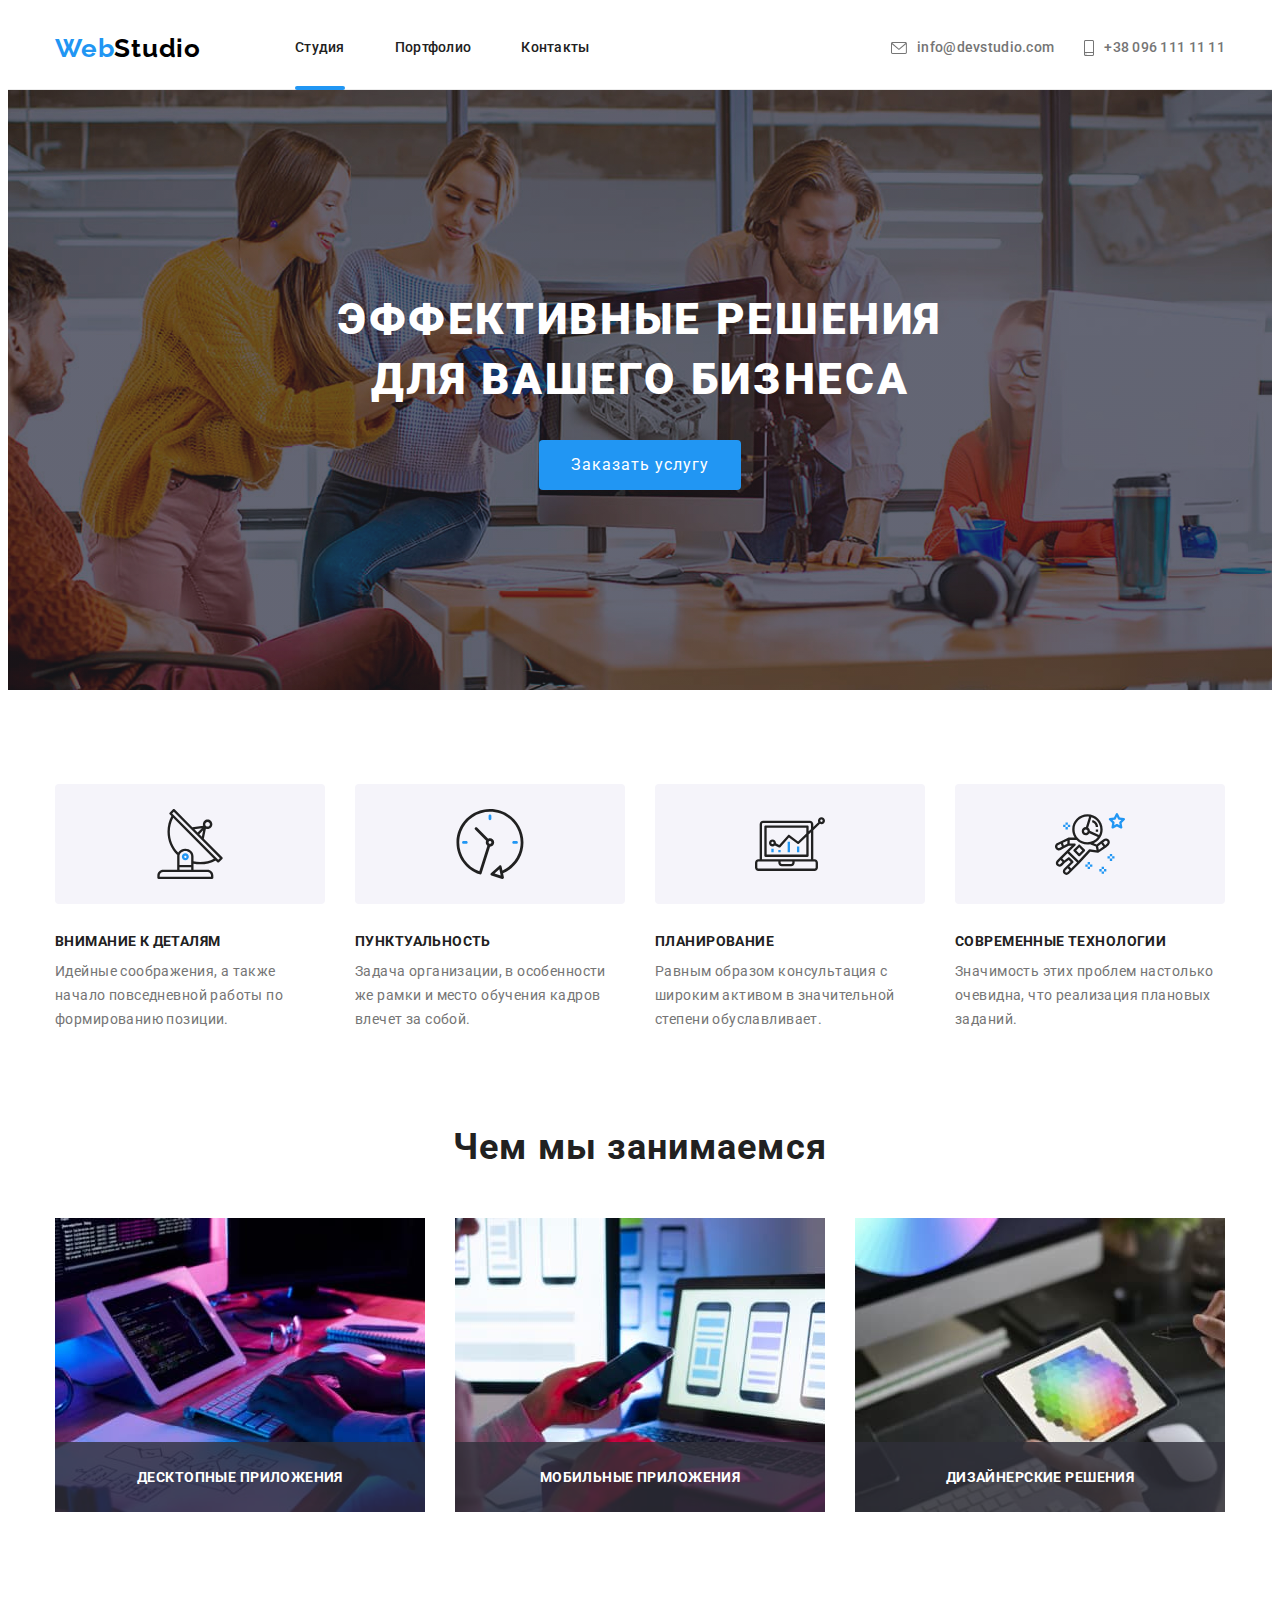
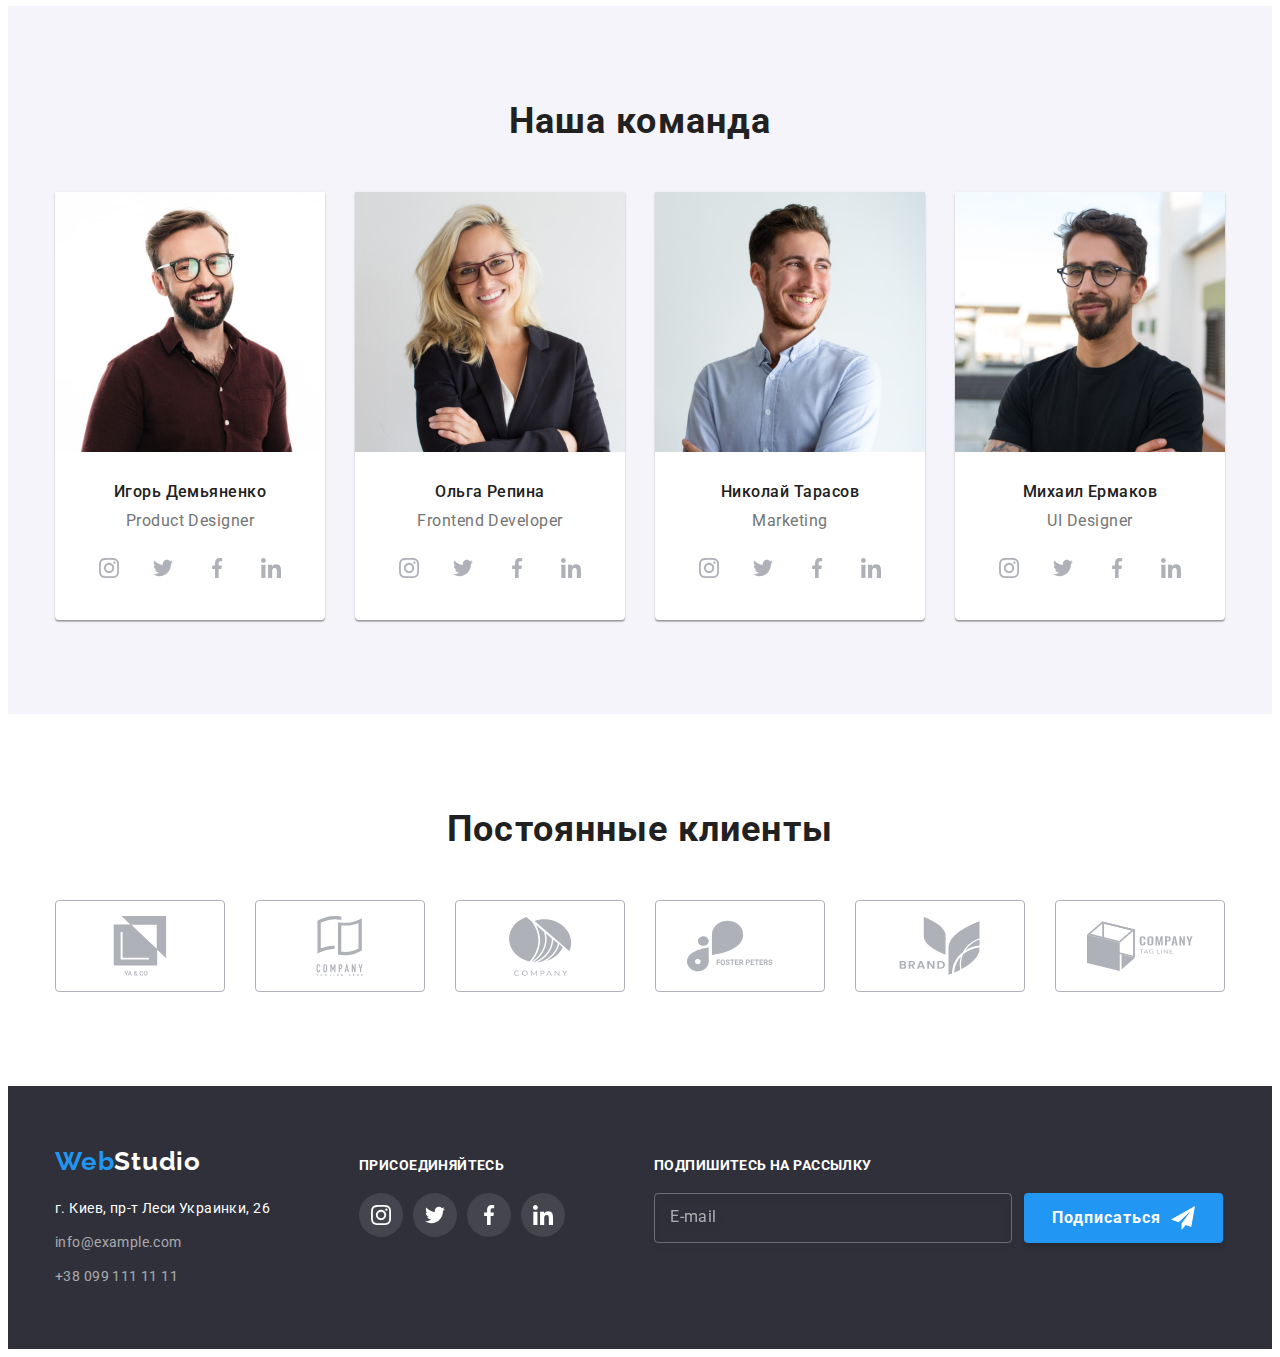
==== commit b853375c: "homework-6" ====
--- a/index.html
+++ b/index.html
@@ -438,24 +438,43 @@
                     <use href="./images/symbol-defs.svg#icon-close"></use>
                 </svg>
             </div>
-                <p class="modal-header">Оставьте свои данные, мы вам перезвоним</p>
                 <form class="modal-inputs">
+                    <p class="modal-header">Оставьте свои данные, мы вам перезвоним</p>
                     <label class="input-description">
-                        Email
-                        <input class="input-area" type="email" name="email">
+                        Имя
+                        <span class="input-wrapper">
+                            <input class="input-area" type="text" name="user_name" required >
+                            <svg class="input-area-image" width="18" height="18">
+                                <use href="./images/symbol-defs.svg#backdrop-icon-person-black"></use>
+                            </svg>
+                        </span>
                     </label>
                     <label class="input-description">
-                        Email
-                        <input class="input-area" type="email" name="email">
+                        Телефон
+                        <span class="input-wrapper">
+                            <input class="input-area" type="tel" name="user_tel" required >
+                            <svg class="input-area-image" width="18" height="18">
+                                <use href="./images/symbol-defs.svg#backdrop-icon-phone-black"></use>
+                            </svg>
+                        </span>
                     </label>
                     <label class="input-description">
-                        Email
-                        <input class="input-area" type="email" name="email">
+                        Почта
+                        <span class="input-wrapper">
+                            <input class="input-area" type="text" name="user_email">
+                            <svg class="input-area-image" width="18" height="18">
+                                <use href="./images/symbol-defs.svg#backdrop-icon-email-black"></use>
+                            </svg>
+                        </span>
                     </label>
                     <label class="input-description">
-                        Email
-                        <textarea class="input-textarea" type="email" name="email"></textarea>
+                        Комментарий
+                        <textarea class="input-textarea" type="text" name="user_message" placeholder="Введите текст"></textarea>
                     </label>
+                    <div class="checkbox-wrapper">
+                        <input class="checkbox-input visually-hidden" type="checkbox" id="policy-checkbox" name="accept_policy" required >
+                        <label class="checkbox-label" for="policy-checkbox">Соглашаюсь с рассылкой и принимаю&nbsp;<a class="policy-link" href="">Условия договора</a></label>
+                    </div>
                     <button class="modal-btn-submit" type="submit">Отправить</button>
                 </form>
             </button>
--- a/css/styles.css
+++ b/css/styles.css
@@ -37,6 +37,19 @@
 
 address {
   font-style: normal;
+}
+
+.visually-hidden {
+  position: absolute;
+  overflow: hidden;
+  width: 1px;
+  height: 1px;
+  margin: -1px;
+  border: 0;
+  padding: 0;
+  white-space: nowrap;
+  clip-path: inset(100%);
+  clip: rect(0 0 0 0);
 }
 
 .container {
@@ -892,6 +905,7 @@
   width: 30px;
   height: 30px;
   border-radius: 50%;
+  color: #000000;
   background-color: transparent;
   border: 1px solid rgba(0, 0, 0, 0.1);
   padding: 0;
@@ -899,6 +913,15 @@
   align-items: center;
   justify-content: center;
   cursor: pointer;
+}
+
+.modal-close-icon {
+  fill: currentColor;
+  transition: color 250ms cubic-bezier(0.4, 0, 0.2, 1);
+}
+
+.modal-close-btn:hover {
+  color: var(--accent-color);
 }
 
 .backdrop.is-hidden {
@@ -907,6 +930,12 @@
   pointer-events: none;
 }
 
+.modal-inputs {
+  padding: 40px 40px;
+  display: flex;
+  flex-direction: column;
+}
+
 .modal-header {
   font-family: 'Roboto';
   font-style: normal;
@@ -916,20 +945,10 @@
   text-align: center;
   letter-spacing: 0.03em;
   color: #212121;
-  margin-top: 40px;
   margin-bottom: 12px;
 }
 
-.modal-inputs {
-  width: 448px;
-  height: 342px;
-  margin-left: auto;
-  margin-right: auto;
-}
-
 .input-description {
-  display: flex;
-  flex-direction: column;
   font-family: 'Roboto';
   font-style: normal;
   font-weight: 400;
@@ -940,20 +959,103 @@
 }
 
 .input-area {
-  width: 448px;
+  width: 100%;
   height: 40px;
   border: 1px solid rgba(33, 33, 33, 0.2);
   box-sizing: border-box;
   border-radius: 4px;
+  padding-left: 42px;
+  padding-right: 12px;
+  padding-top: 12px;
+  padding-bottom: 12px;
+  transition: border 250ms cubic-bezier(0.4, 0, 0.2, 1);
+}
+
+.input-area:focus {
+  outline: none;
+  border-color: var(--accent-color);
+}
+
+.input-area:focus + .input-area-image {
+  fill: var(--accent-color);
+}
+
+.input-area-image {
+  color: #212121;
+  position: absolute;
+  top: 50%;
+  transform: translateY(-50%);
+  left: 12px;
+  transition: color 250ms cubic-bezier(0.4, 0, 0.2, 1);
+}
+
+.input-wrapper {
+  display: block;
+  position: relative;
   margin-top: 4px;
   margin-bottom: 10px;
 }
 
 .input-textarea {
+  width: 100%;
   height: 120px;
+  resize: none;
+  padding: 12px 16px;
   border: 1px solid rgba(33, 33, 33, 0.2);
   box-sizing: border-box;
   border-radius: 4px;
+  margin-top: 4px;
+}
+
+.input-textarea::placeholder {
+  color: rgba(117, 117, 117, 0.5);
+}
+
+.input-textarea:focus {
+  outline: none;
+  border-color: var(--accent-color);
+}
+
+.checkbox-label {
+  font-family: 'Roboto';
+  font-style: normal;
+  font-weight: 400;
+  font-size: 14px;
+  line-height: 1.71;
+  letter-spacing: 0.03em;
+  color: #757575;
+  display: flex;
+  align-items: center;
+}
+
+.checkbox-wrapper {
+  justify-content: center;
+  display: flex;
+  margin-top: 20px;
+  margin-bottom: 30px;
+}
+
+.policy-link {
+  color: #2196F3;
+  text-decoration: underline;
+}
+
+.checkbox-label::before {
+  display: inline-block;
+  width: 16px;
+  height: 15px;
+  border: 1px solid #212121;
+  border-radius: 2px;
+  content: "";
+  margin-right: 8px;
+}
+
+.checkbox-input:checked + .checkbox-label::before {
+  background: #2196F3;
+  background-image: url('../images/checkbox_white.svg');
+  border: none;
+  background-repeat: no-repeat;
+  background-position: 50% 50%;
 }
 
 .modal-btn-submit {
@@ -972,6 +1074,15 @@
   box-shadow: 0px 4px 4px rgba(0, 0, 0, 0.15);
   border-radius: 4px;
   border: none;
+  margin-left: auto;
+  margin-right: auto;
+  cursor: pointer;
+  transition: background-color 250ms cubic-bezier(0.4, 0, 0.2, 1);
+}
+
+.modal-btn-submit:hover,
+.modal-btn-submit:focus {
+  background-color: #188CE8;;
 }
 
 .footer-mail-newsletter {
@@ -1029,4 +1140,23 @@
   border-radius: 4px;
   background-color: transparent;
   padding: 15px;
-}
+  color: #FFFFFF;
+  transition: border-color 250ms cubic-bezier(0.4, 0, 0.2, 1);
+}
+
+.footer-mail-input:focus {
+  outline: none;
+  border-color: var(--accent-color);
+}
+
+.footer-mail-input::placeholder {
+  font-family: 'Roboto';
+  font-style: normal;
+  font-weight: 400;
+  font-size: 16px;
+  line-height: 1.25;
+  display: flex;
+  align-items: center;
+  letter-spacing: 0.03em;
+  color: rgba(255, 255, 255, 0.6);
+}